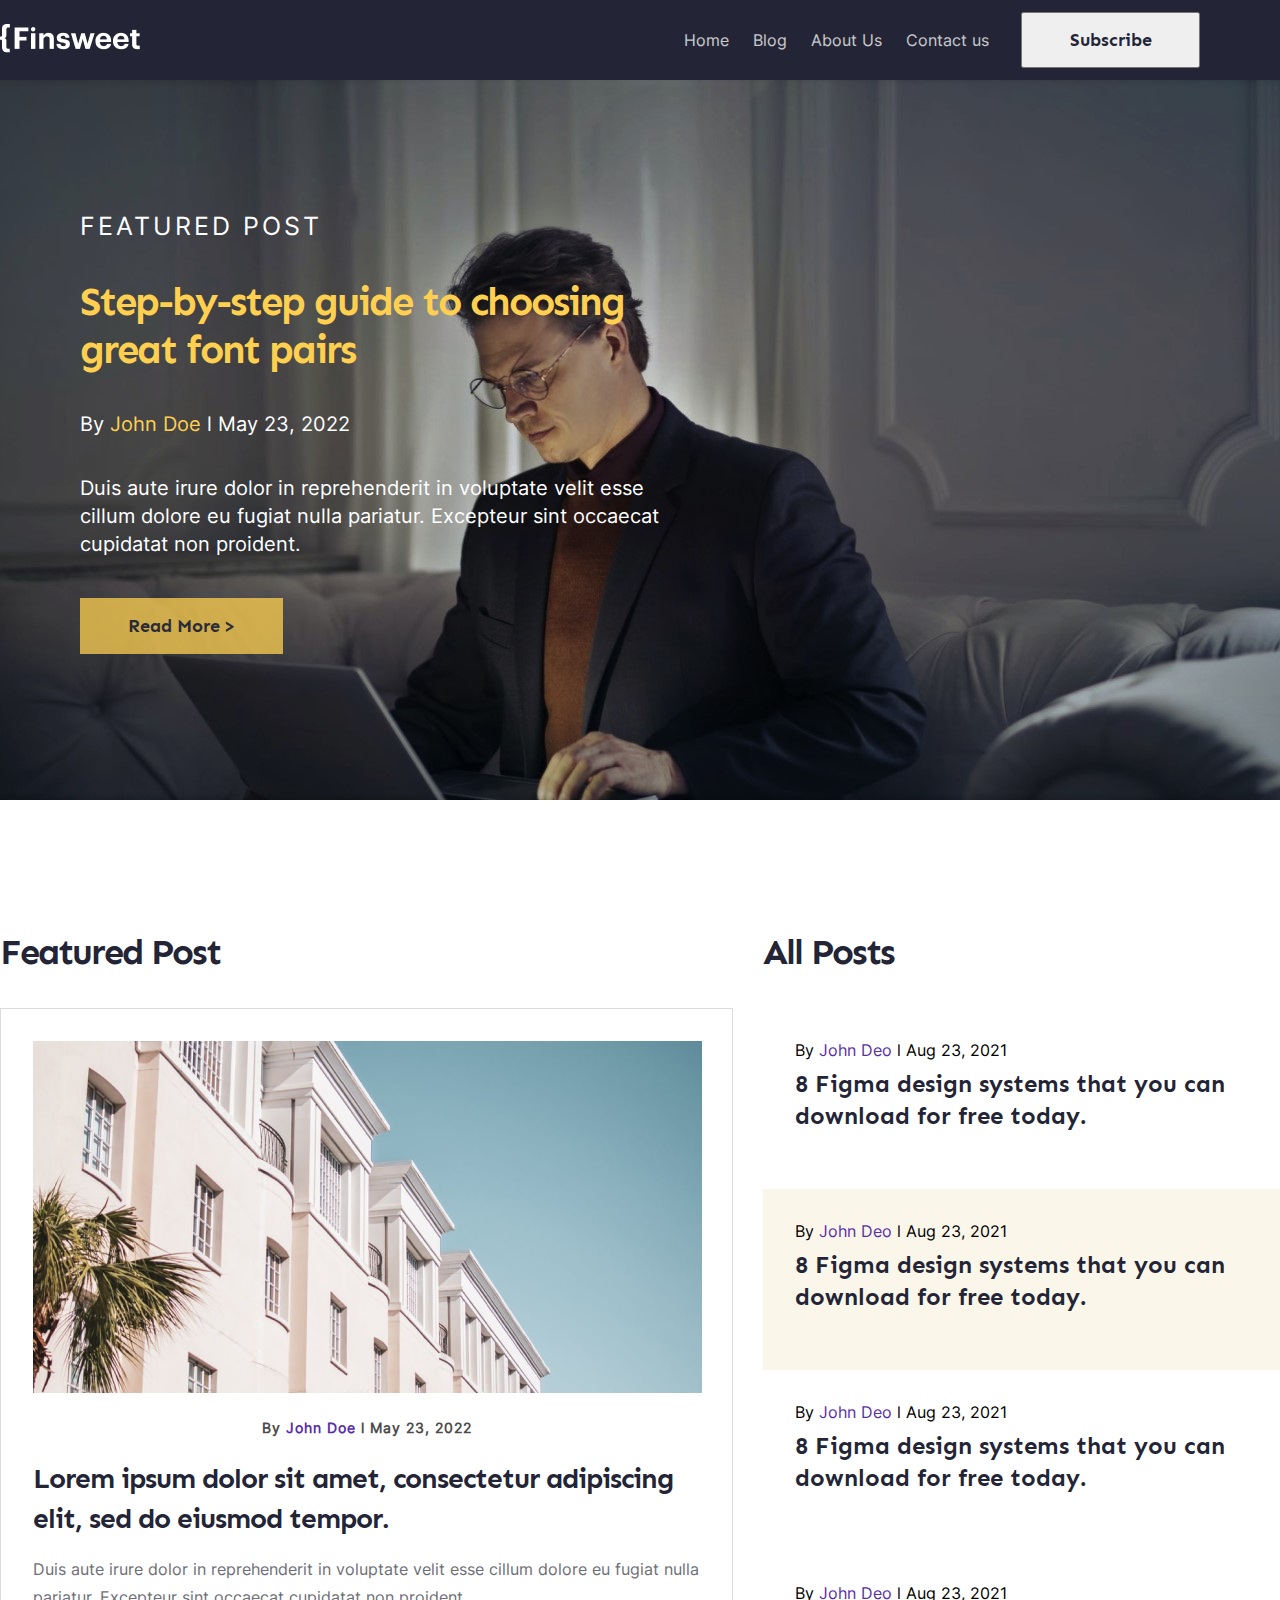
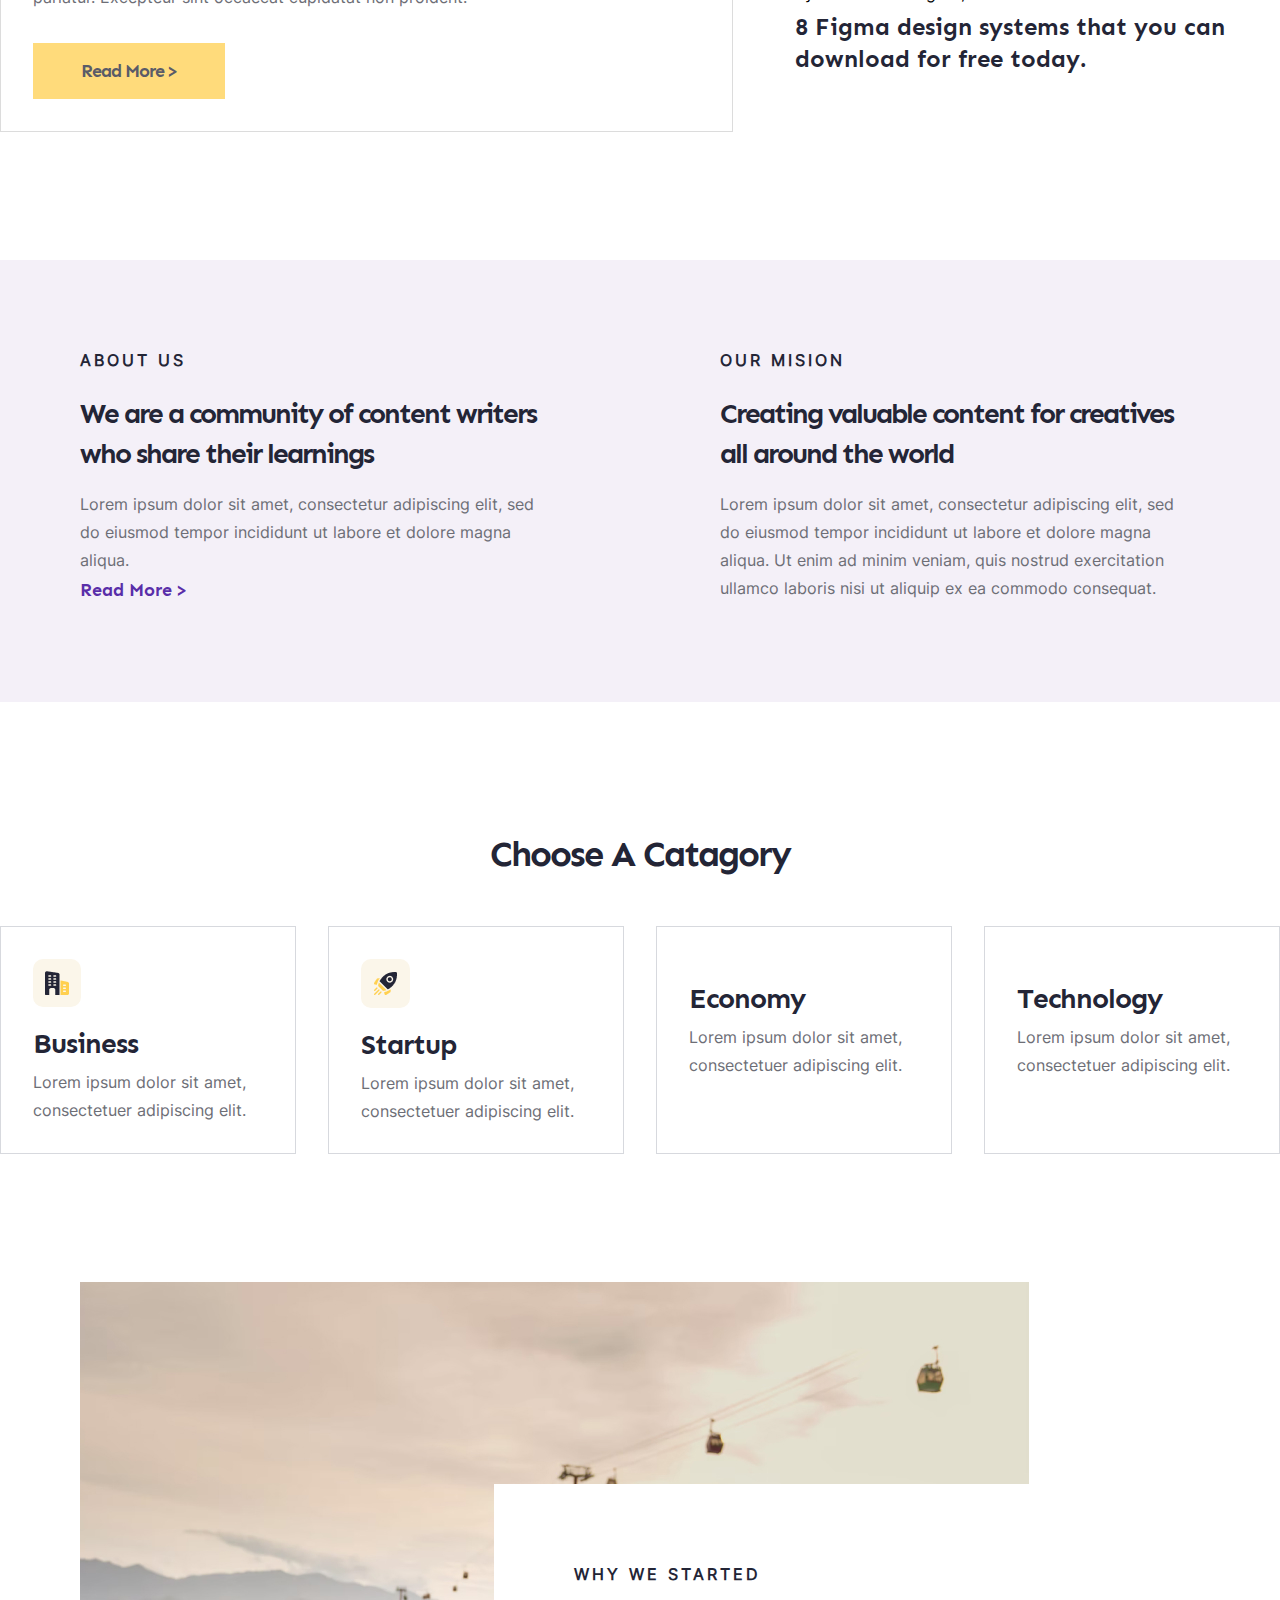
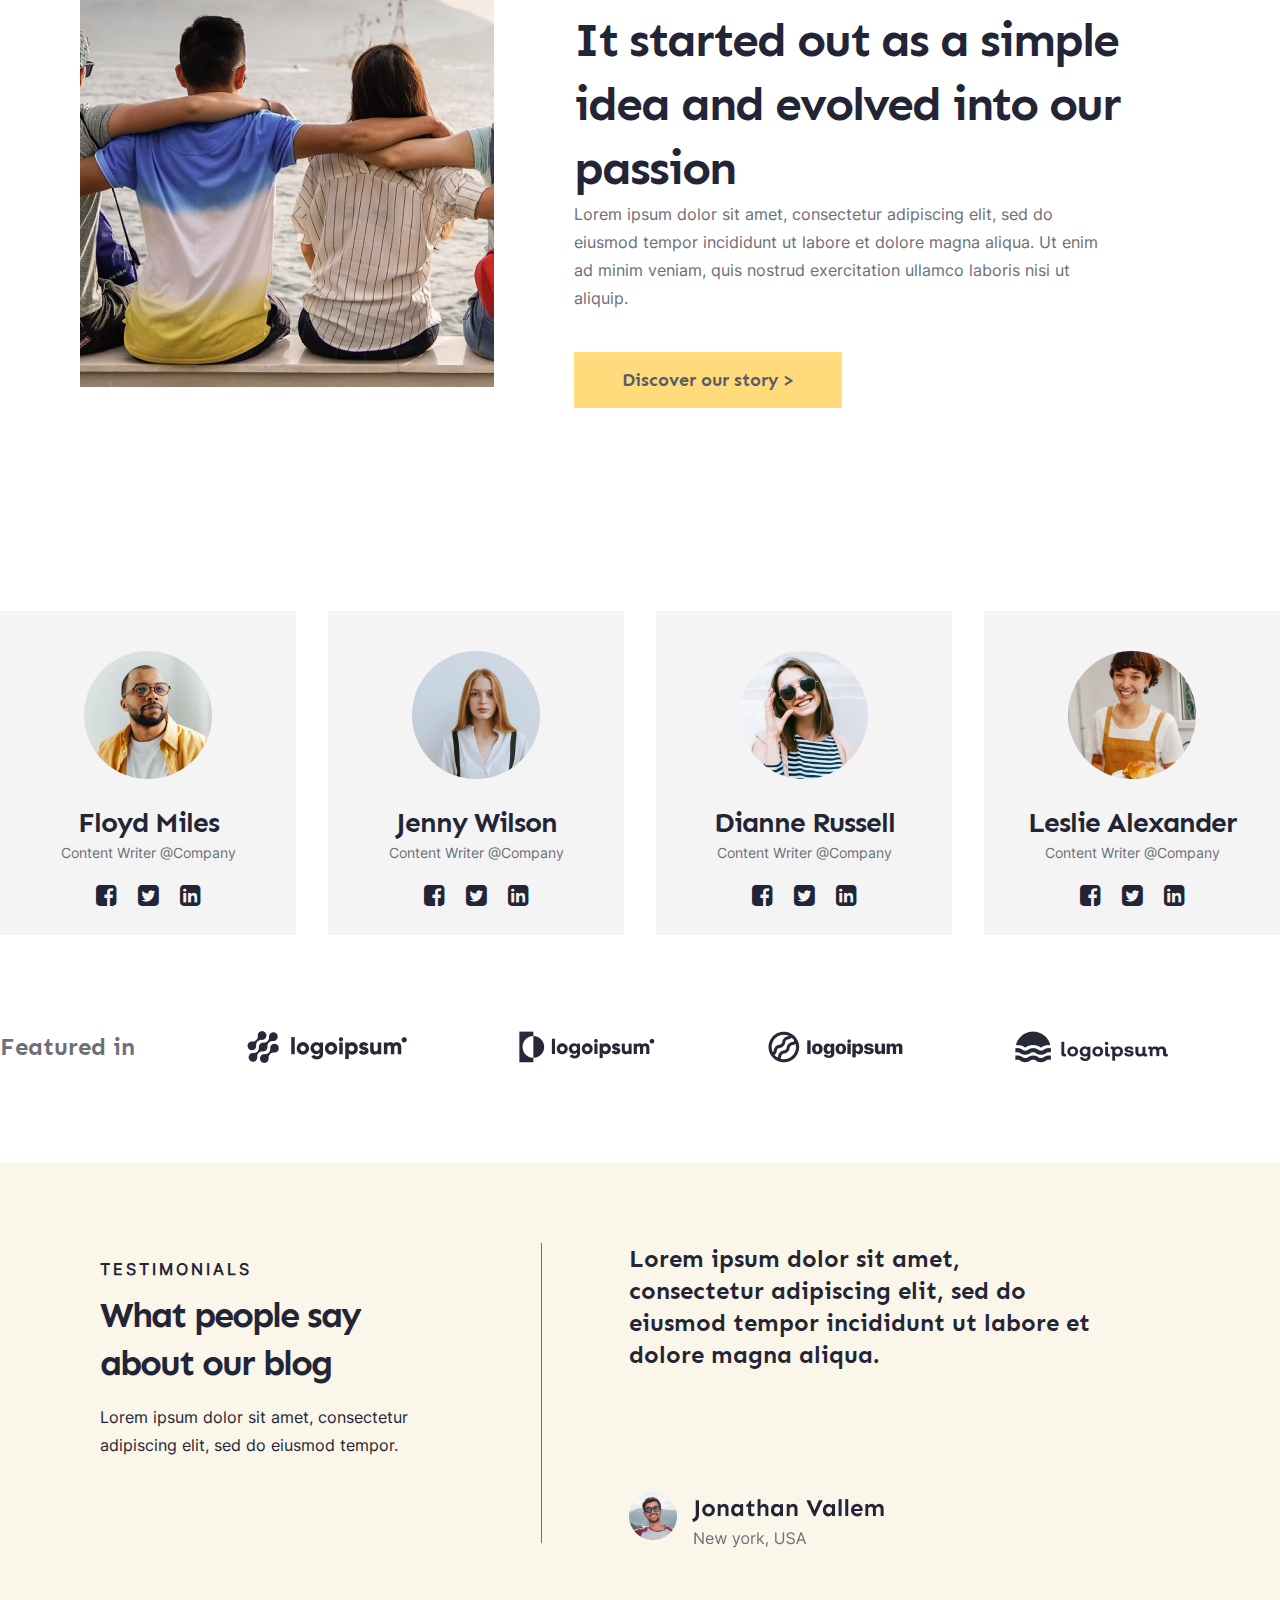
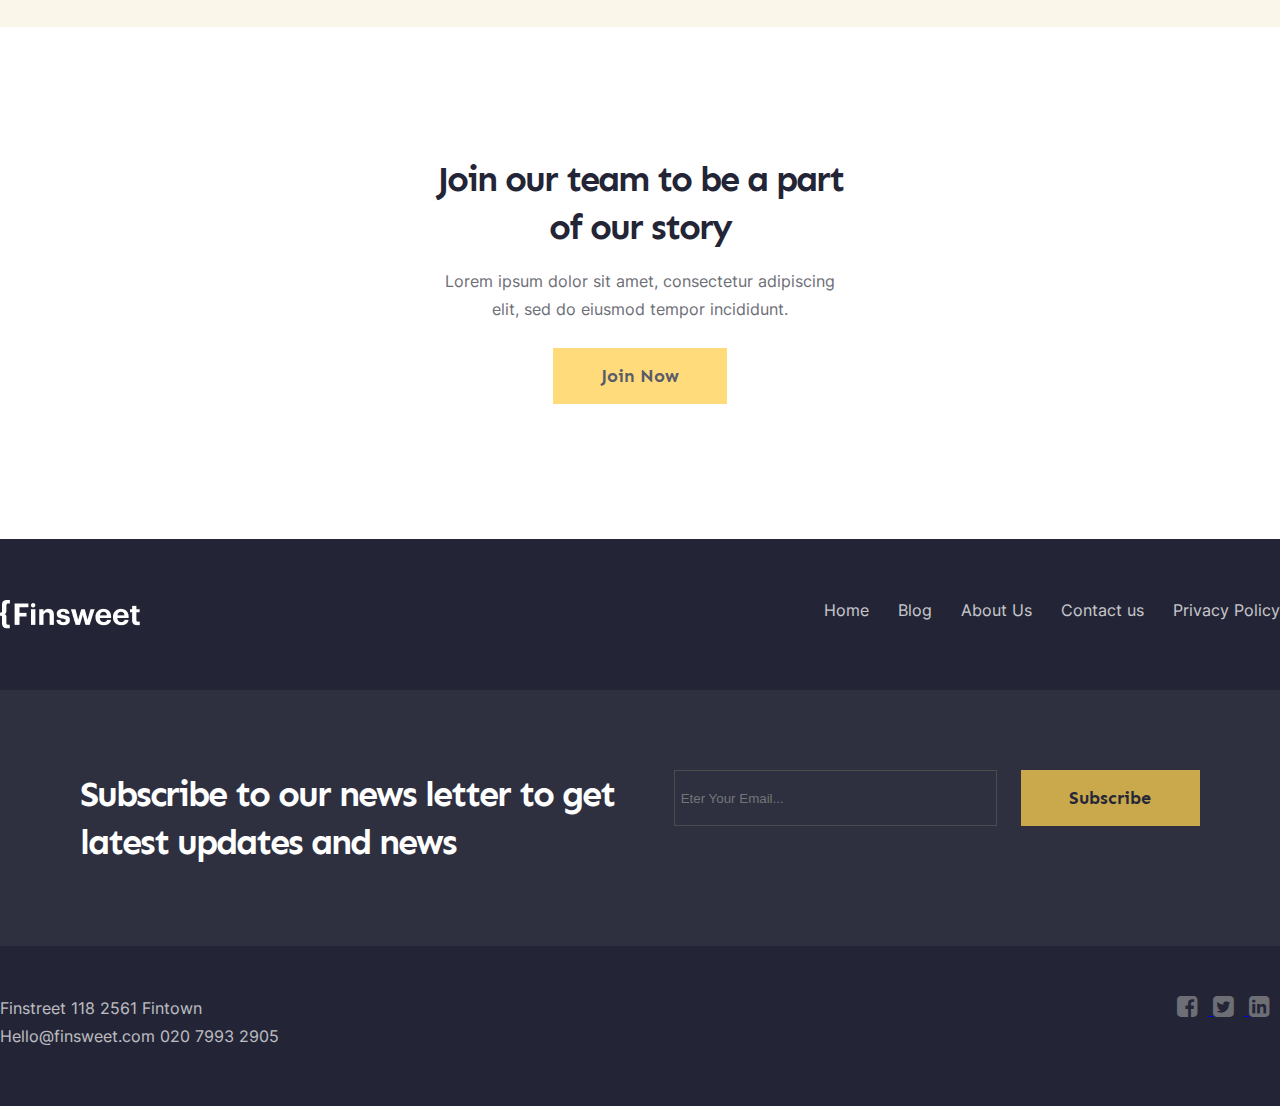
==== figma/index.html @ 12ad1223 "Add files via upload" ====
<!DOCTYPE html>
<html lang="en">
<head>
    <meta charset="UTF-8">
    <meta http-equiv="X-UA-Compatible" content="IE=edge">
    <meta name="viewport" content="width=device-width, initial-scale=1.0">
    <link rel="stylesheet" href="css/style.css">
    <link rel="stylesheet" href="https://cdnjs.cloudflare.com/ajax/libs/font-awesome/4.7.0/css/font-awesome.min.css">
    <title>Finsweet</title>
</head>
<body>
   <header class="header">
        <div class="container">
            <div class="header_inner">
            
                <div class="header_logo">
                  <img src="./img/logo/Logo.png" alt="">
                </div>

                <nav class="nav">
                    <a href="#" class="nav_link">Home</a>
                    <a href="#" class="nav_link">Blog</a>
                    <a href="#" class="nav_link">About Us</a>
                    <a href="#" class="nav_link">Contact us</a>
                   
                    <button class="nav_button">
                      <span class = "subscribe">Subscribe</span>
                    </button>  
               
                </nav>
            </div>    
        </div>     <!-- ./container --> 
        
   </header>     <!--header -->




  <div class="home_hero">
    <div class="container" >
       
        
         <div class="home_inner">
            <h5 class="home_post">Featured Post</h5>

            <h2 class="home_title">
                Step-by-step guide to choosing great font pairs
            </h2>

            <p class="home_author">
                 By <span class="author">John Doe</span>  l   May 23, 2022
            <p>
         
            <p class="home_text">
                    Duis aute irure dolor in reprehenderit in voluptate velit esse cillum dolore eu fugiat nulla pariatur. Excepteur sint occaecat cupidatat non proident.
            </p>
         
              <a href="#" class="btn">Read More ></a>

        </div>
   
      </div>     <!--./container --> 
 </div>       <!--./home_hero -->


   <div class="container">
    <div class="feature_post">
        <div class="features_item">
            <h1 class="features_title">Featured Post</h1>

          <div class="feature_box">
             <img src="./img/features.jpg" alt="">
             <p class="by">By <span>John Doe</span> l   May 23, 2022</p>
            <div class="features_text">Lorem ipsum dolor sit amet, consectetur adipiscing elit, sed do eiusmod tempor.
         
               <p class="features_content">
                 Duis aute irure dolor in reprehenderit in voluptate velit esse cillum dolore eu fugiat nulla pariatur. Excepteur sint occaecat cupidatat non proident.
               </p>
               <a href="#" class="btn btn--features">Read More ></a> 
            </div>

        
          </div>

        
        </div>

    <div class="feature_post-second">
       <div class="title">All Posts</div>
        <div class="block">
              <div class="author_second">
                  By <span>John Deo</span> l Aug 23, 2021 
              </div>
              <div class="block_content">
                  8 Figma design systems that you can download for free today.
              </div>

        </div>

        <div class="block block--color" >
              <div class="author_second">
                By <span>John Deo</span> l Aug 23, 2021 
              </div>
          <div class="block_content">
           8 Figma design systems that you can download for free today.
          </div>

        </div>

        <div class="block">
            <div class="author_second">
              By <span>John Deo</span> l Aug 23, 2021 
            </div>

            <div class="block_content">
               8 Figma design systems that you can download for free today.
            </div>

        </div>

      <div class="block">
          <div class="author_second">
              By <span>John Deo</span> l Aug 23, 2021 
          </div>

          <div class="block_content">
              8 Figma design systems that you can download for free today.
          </div>

      </div>

            

    </div>
       
      </div>   <!-- ./feature_post -->
       
     
      </div>   <!-- ./container -->
   

    
    <div class="container">
      
      <div class="about_us">
         
          <div class="about_content">
           
            <div class="about_us-titles">
              ABOUT US 
            </div>
            
            <div class="about_us-text ">
              We are a community of content writers who share their learnings
            </div>

            <p class="about_inner-text">
              Lorem ipsum dolor sit amet, consectetur adipiscing elit,
               sed do eiusmod tempor incididunt ut labore et dolore magna aliqua.
            </p>

            <a href="#" class="about-us-link">Read More ></a>
            
            

          </div>
          
          
          
          
          
          <div class="about_content">
              <div class="about_us-titles">
                Our mision
              </div>
             
              <div class="about_us-text " >
                 Creating valuable content for creatives all around the world
              </div>
             
              <p class="about_inner-text">
                  Lorem ipsum dolor sit amet, consectetur adipiscing elit, sed do eiusmod tempor incididunt ut labore et dolore magna aliqua. 
                 Ut enim ad minim veniam, quis nostrud exercitation ullamco laboris nisi ut aliquip ex ea commodo consequat.
               </p>
          
          </div>
         
      </div>   <!-- ./ about-us --> 
     
    </div>   <!-- ./container -->





   <div class="category">
          
         <div class="category_first-title">
          Choose A Catagory
         </div>
             
      <div class="container">
        
        <div class="category_inner">
          <div class="category_item">
             
                <div class="category_icon">
                  <img class="icon_img" src="./img/category_icon/Icon.png" alt="">
                </div>
                <div class="category_title">Business</div>
                <div class="category_text">Lorem ipsum dolor sit amet, consectetuer adipiscing elit.</div>
           </div>




            <div class="category_item">
             
              <div class="category_icon">
               <img class="icon_img icon_img-roc" src="./img/category_icon/Icon 2.png" alt="">
              </div>
              <div class="category_title">Startup</div>
              <div class="category_text">Lorem ipsum dolor sit amet, consectetuer adipiscing elit.</div>
            </div>



            <div class="category_item">
             
              <div class="category_icon">
                <img class="icon_img" src="./img/category_icon/Icon 3.png" alt="">
             </div>
              <div class="category_title">Economy</div>
              <div class="category_text">Lorem ipsum dolor sit amet, consectetuer adipiscing elit.</div>
     
     
     
            </div>

              <div class="category_item">
             
                <div class="category_icon">
                <img class="icon_img" src="./img/category_icon/Icon 4.png" alt="">
                </div>
                <div class="category_title">Technology</div>
                <div class="category_text">Lorem ipsum dolor sit amet, consectetuer adipiscing elit.</div>
              </div>



        </div>

      
      
      </div>    <!-- ./container -->
    </div>     <!-- ./category -->
    


       <div class = "story">
            <div class="story_img">
                <img src="./img/bg/2.jpg" alt="">
            </div>

            <div class="story_inner">
               <div class="story_title">Why we started </div>

                <div class="story_title-text">
                  It started out as a simple idea and evolved into our passion
                </div>

              <div class="story_text">
                 Lorem ipsum dolor sit amet, consectetur adipiscing elit, sed do eiusmod tempor incididunt ut labore et dolore magna aliqua. Ut enim ad minim veniam,
                 quis nostrud exercitation ullamco laboris nisi ut aliquip.
              </div>

              <div class="btn">
                 Discover our story >
              </div>
          
            </div>      

        </div>       <!-- ./story -->
 


      <div class="authors">
      

        <div class="container">

          <div class="authors_inner">



            <div class="auhors_items">
                  <div class="author_avatar">
                    <img class="author_img" src="./img/authors avatars/man-in-yellow-button-up-shirt-wearing-black-framed-eyeglasses-7562313.png" alt="">
                  </div>
              <div class="author_name">
                 Floyd Miles
              </div>
              <div class="author_prof">
                 Content Writer @Company
              </div>

              <div class="authors_social">
                  <a class="authors_social_icon" href="#">
                    <i class="fa fa-facebook-square" style="font-size:24px"></i>
                    <i class="fa fa-twitter-square" style="font-size:24px"></i>
                    <i class="fa fa-linkedin-square" style="font-size:24px"></i>
                  </a>
              </div>

            </div>





             <div class="auhors_items">
              <div class="author_avatar">
                   <img class="author_img" src="./img/authors avatars/3.png" alt="">
              </div>
              <div class="author_name">
                 Jenny Wilson
              </div>
              <div class="author_prof">
                  Content Writer @Company
              </div>

              <div class="authors_social">
                 <a class="authors_social_icon" href="#">
                   <i class="fa fa-facebook-square" style="font-size:24px"></i>
                   <i class="fa fa-twitter-square" style="font-size:24px"></i>
                   <i class="fa fa-linkedin-square" style="font-size:24px"></i>
                 </a>
              </div>

            </div>




            <div class="auhors_items">
              <div class="author_avatar">
                   <img class="author_img" src="./img/authors avatars/2.png" alt="">
              </div>
              <div class="author_name">
                 Dianne Russell
              </div>
              <div class="author_prof">
                  Content Writer @Company
              </div>

             <div class="authors_social">
                 <a class="authors_social_icon" href="#">
                   <i class="fa fa-facebook-square" style="font-size:24px"></i>
                   <i class="fa fa-twitter-square" style="font-size:24px"></i>
                   <i class="fa fa-linkedin-square" style="font-size:24px"></i>
                 </a>
             </div>

            </div>


            <div class="auhors_items">
               <div class="author_avatar">
                 <img class="author_img" src="./img/authors avatars/4.png" alt="">
               </div>
              <div class="author_name">
                 Leslie Alexander
             </div>
             <div class="author_prof">
               Content Writer @Company
             </div>

             <div class="authors_social">
                 <a class="authors_social_icon" href="#">
                   <i class="fa fa-facebook-square" style="font-size:24px"></i>
                   <i class="fa fa-twitter-square" style="font-size:24px"></i>
                   <i class="fa fa-linkedin-square" style="font-size:24px"></i>
                 </a>
             </div>

            </div>







          </div>      <!-- ./authors_inner -->
        </div>     <!--./container -->
        </div>    <!-- ./authors  --> 
        



    <div class="logo">
      <div class="container">
        <div class="logo_inner">
          
           <div class="logo_content">
             
              <p class="txt">Featured in</p>
            </div>

           
        

           <div class="logo_content">
            <img src="./img/marka-logo/Logo 1.png" alt="">
          </div>

          <div class="logo_content">
            <img src="./img/marka-logo/Logo 2.png" alt="">
          </div>

          <div class="logo_content">
            <img src="./img/marka-logo/Logo 3.png" alt="">
          </div>

          <div class="logo_content">
            <img src="./img/marka-logo/Logo 4.png" alt="">
          </div>

          <div class="logo_content">
           
          </div>

        </div>
      </div>     <!-- ./container -->
    </div>      <!-- ./logo -->
    

    <div class="reviews">
       <div class="container">
          <div class="reviews_inner">
              <div class="reviews_box">
                
                <div class="reviews_title">
                  TESTIMONIALS
                 </div>
                  
               <div class="reviews_subtitle">
                What people say about our blog
               </div>

               <div class="reviews_text">
                Lorem ipsum dolor sit amet, consectetur adipiscing elit, sed do eiusmod tempor.
               </div>
               
               
              </div>
             
              <div class="verticalline"></div>  
              
               
             <div class="reviews_righr_box">
             <div class="reviews_right_text">
              Lorem ipsum dolor sit amet, consectetur adipiscing elit, sed do eiusmod tempor incididunt ut labore et dolore magna aliqua.
             </div>
             
             <div class="reviews_author">
              <img  src="./img/Profile.png" alt="">
             </div>
             

              
              </div>
          
             
          
            </div>
       </div>    <!-- ./container -->
    </div>  <!-- ./reviews -->
  


    

    <div class="join">
        <div class="join_block">

          <div class="join_inner">
            <div class="join_title">Join our team to be a part of our story</div>
            <div class="join_text">Lorem ipsum dolor sit amet, consectetur adipiscing elit, sed do eiusmod tempor incididunt.</div>
            
             <a href="#" class="btn join--btn" >Join Now</a>
          </div>

        </div>       <!-- ./join_block -->
    </div>         <!-- ./join -->



  <footer class="footer">
    <div class="container">
      <div class="footer_inner">
        <div class="footer_logo">
          <img src="./img/logo/Logo.png" alt="">
        </div>

        
          <nav class="footer_nav">
            <a href="#" class="nav_link">Home</a>
            <a href="#" class="nav_link">Blog</a>
            <a href="#" class="nav_link">About Us</a>
            <a href="#" class="nav_link">Contact us</a>
            <a href="#" class="nav_link">Privacy Policy</a>
          </nav>

      </div>

      <div class="footer_content">
          <div class="footer_title">
            Subscribe to our news letter to get latest updates and news
          </div>

          <form class=" footer_subscribe" action="/">
             <input class="subscribe_input" type="email" name="name" placeholder=" Eter Your Email..."> 
             <a class="btn subscribe_btn" href="#">Subscribe</a>
          </form>

      </div>
        

        
      
      <div class="footer_date"> 
          
        <p class="date"> Finstreet 118 2561 Fintown <br>Hello@finsweet.com  020 7993 2905</p> 
        <a href="#">
          <i class="fa fa-facebook-square footer_link" style="font-size:24px"></i>
          <i class="fa fa-twitter-square footer_link" style="font-size:24px"></i>
          <i class="fa fa-linkedin-square footer_link" style="font-size:24px"></i>
          
        </a>  
      </div>

      

         
      
        
    </div>        <!-- ./container-->
 
  </footer>      <!-- ./footer -->
          

</body>

</html>
---- figma/css/style.css ----
/* sen-regular - latin */
@font-face {
    font-family: 'Sen';
    font-style: normal;
    font-weight: 400;
    src: url('../fonts/sen-v7-latin-regular.eot'); /* IE9 Compat Modes */
    src: local(''),
         url('../fonts/sen-v7-latin-regular.eot?#iefix') format('embedded-opentype'), /* IE6-IE8 */
         url('../fonts/sen-v7-latin-regular.woff2') format('woff2'), /* Super Modern Browsers */
         url('../fonts/sen-v7-latin-regular.woff') format('woff'), /* Modern Browsers */
         url('../fonts/sen-v7-latin-regular.ttf') format('truetype'), /* Safari, Android, iOS */
         url('../fonts/sen-v7-latin-regular.svg#Sen') format('svg'); /* Legacy iOS */
  }
  /* sen-700 - latin */
  @font-face {
    font-family: 'Sen';
    font-style: normal;
    font-weight: 700;
    src: url('../fonts/sen-v7-latin-700.eot'); /* IE9 Compat Modes */
    src: local(''),
         url('../fonts/sen-v7-latin-700.eot?#iefix') format('embedded-opentype'), /* IE6-IE8 */
         url('../fonts/sen-v7-latin-700.woff2') format('woff2'), /* Super Modern Browsers */
         url('../fonts/sen-v7-latin-700.woff') format('woff'), /* Modern Browsers */
         url('../fonts/sen-v7-latin-700.ttf') format('truetype'), /* Safari, Android, iOS */
         url('../fonts/sen-v7-latin-700.svg#Sen') format('svg'); /* Legacy iOS */
  }






/* inter-regular - latin */
@font-face {
    font-family: 'Inter';
    font-style: normal;
    font-weight: 400;
    src: url('../fonts/inter-v12-latin-regular.eot'); /* IE9 Compat Modes */
    src: local(''),
         url('../fonts/inter-v12-latin-regular.eot?#iefix') format('embedded-opentype'), /* IE6-IE8 */
         url('../fonts/inter-v12-latin-regular.woff2') format('woff2'), /* Super Modern Browsers */
         url('../fonts/inter-v12-latin-regular.woff') format('woff'), /* Modern Browsers */
         url('../fonts/inter-v12-latin-regular.ttf') format('truetype'), /* Safari, Android, iOS */
         url('../fonts/inter-v12-latin-regular.svg#Inter') format('svg'); /* Legacy iOS */
  }


  h1,
  h2,
  h3,
  h4,
  p,
  figure
         {
    margin: 0;
  }


body{
    margin: 0;
    font-family: 'inter';
}



*,
*::before,
*::after {
    box-sizing: border-box;
}


/* container */

.container{
    width: 100%;
    max-width: 1280px;
    margin: 0 auto;
}



/* header */

.header{
    padding: 12px 0 ;
    background-color: #232536
}

.header_inner{
    display: flex;
    justify-content: space-between;
    align-items: center;
}

/* nav */


.nav{
    display: flex;
    flex-wrap: wrap;
    align-items: center;
}

.nav_link{
    margin-left: 24px;
    font-family: 'inter';
    color: #fff;
    text-decoration: none;
    opacity: .75;
    
    transition:opacity 0.1s linear;
    
} 

.nav_link:first-child{
    margin-left: 0;
}

.nav_link:hover{
    opacity: 1;
}

  
       /* nav button  */
   
.nav_button{
    justify-content: center;
    align-items: center;
    
    margin-right: 80px;
    margin-left: 32px;
    width:179px ;
    height: 56px;
    left: 1181px;
    top: 12px;
    
     
}



.subscribe{
    font-size:18px ;
    font-weight:700 ;
    font-family:'sen';
    color: #232536;
    justify-content: center;
     
}

 


  /* home */

.home_hero{

display: flex;
flex-direction: column;
height: 720px;
background: url(../img/bg/1.jpg) no-repeat center;
}

.home_post{
    
    letter-spacing: 3px;
    font-size:25px;
    font-family:'inter';
    font-weight: 500;
    line-height:20px ;
    text-transform: uppercase;
    color: #fff;
}

.home_inner{
    
    
    position: absolute;
    width: 624px;
    height: 332px;
    left: 80px;
    top: 174px;
    
}
.home_title{

font-family: 'Sen';
font-style: normal;
font-weight: 700;
font-size: 40px;
line-height: 48px;
color: rgba(255, 208, 80, 1);
letter-spacing: -2px;

}

.home_author{
    margin-top: 40px;
    font-family: 'Inter';
    font-style: normal;
    font-weight: 500;
    font-size: 20px;
    line-height: 20px;
    color: #fff;
}
.author{
    color:rgba(255, 208, 80, 1)
}

.home_text{
font-family: 'Inter';
font-style: normal;
font-weight: 400;
font-size: 20px;
line-height: 28px;
color: #fff;
margin-top: 40px;
}


/* button */

.btn{
display: inline-block;
vertical-align: top;
background-color: rgba(255, 208, 80, 1);
text-decoration: none;
margin-top: 40px;
padding: 16px 48px ;
font-family: 'Sen';
font-style: normal;
font-weight: 700;
font-size: 18px;
line-height: 24px;
color:rgba(35, 37, 54, 1);
opacity: 0.75;
transition: .2s linear;
}



.btn:hover{
    opacity: 1;
}




/* feature */

.feature_post{
    display: flex;
    margin: 128px 0;
    
}

.features_item{
    width: 50%;

}



.features_title{
font-family: 'Sen';
font-style: normal;
font-weight: 700;
font-size: 36px;
line-height: 48px;
letter-spacing: -2px;
color:#232536;
}

.features_text{

font-family: 'Sen';
font-style: normal;
font-weight: 700;
font-size: 28px;
line-height: 40px;
 

letter-spacing: -1px;

 

color: #232536;
}

.feature_box{
padding: 32px;
width: 733px;
position: absolute;
border: 1px solid #DCDCDC;
margin-top: 32px;
    

    
    
}

.by{
text-align: center;
font-family: 'Inter';
font-style: normal;
font-weight: 600;
font-size: 14px;
line-height: 30px;
color: #4C4C4C;
letter-spacing: 1px;
margin: 16px 32px;
cursor: pointer;

}

span{
    color: rgba(89, 46, 169, 1);
}

.features_content{
font-family: 'Inter';
font-style: normal;
font-weight: 400;
font-size: 16px;
line-height: 28px;
color: #6D6E76;
letter-spacing: normal;
margin-top: 16px;
}

.btn--features {
    margin-top: 32px;
}



.feature_post-second{

width: 517px;
height: 804px;
left: 845px;
top: 928px;
margin-left: 132px;
}


.title{
font-family: 'Sen';
font-style: normal;
font-weight: 700;
font-size: 36px;
line-height: 48px;
letter-spacing: -2px;
color:#232536;
margin-bottom: 32px;

}


.block{
     
    width: 517px;
    height: 181px;
    right: -439px;
    top: 1008px;
    padding: 32px;
    
}


.block_content{
font-family: 'Sen';
font-style: normal;
font-weight: 700;
font-size: 24px;
line-height: 32px;
margin-top: 8px;
 


color: #232536;

}

.block--color{
    background-color: #FBF6EA;;
}

 /* about_us */

.about_us{
display: flex;
flex-wrap: wrap;
background: #F4F0F8;

}

.about_content{

width:50%;
padding: 90px 100px 96px 80px 
}

.about_us-titles{
font-family: 'Inter';
 
font-weight: 600;
font-size: 16px;
line-height: 20px;
letter-spacing: 3px;
text-transform: uppercase;
color: #232536;
margin-bottom: 24px;
}

.about_us-text{


font-family: 'Sen';
font-weight: 700;
font-size: 28px;
line-height: 40px;
letter-spacing: -2px;
color: #232536;

}

.about_inner-text{
font-family: 'Inter';
font-weight: 400;
font-size: 16px;
line-height: 28px;
color: #6D6E76;
margin-top: 16px;
}


.about-us-link{
font-family: 'Sen';
font-weight: 700;
font-size: 18px;
line-height: 32px;
text-decoration:none;
color: rgba(89, 46, 169, 1);
 
}



/* category */




.category{
    margin-top: 128px;
}


.category_first-title{

font-family: 'Sen';
font-style: normal;
font-weight: 700;
font-size: 36px;
line-height: 48px;
letter-spacing: -2px;
color: #232536;
text-align: center;
margin-bottom: 48px;

}

.category_inner{
    display: flex;
    flex-wrap: wrap;
    justify-content: space-between;
}

.category_item{
    width:296px;
    height:228px;
    border: 1px solid #9094a35b;
    padding: 32px;
}

.category_item:hover{
    background: #FFD050;
    transition: 0.2s linear;
    cursor: pointer;
}

.icon_img{
    background: #FBF6EA;
    border-radius: 10px;
    margin-bottom: 13px;
}

.icon_img-roc{
   padding: 13px;
    
}


.category_title{
font-family: 'Sen';
font-weight: 700;
font-size: 28px;
line-height: 40px;
letter-spacing: -1px;
color: #232536;
margin-bottom: 4px;

}

.category_text{
    font-family: 'Inter';
    
    font-weight: 400;
    font-size: 16px;
    line-height: 28px;
    color: #6D6E76;
}





/* story */


.story{
    margin-top: 128px;
}



.story_img{
width: 949px;
height:705px;
margin-left: 80px;
}

.story_inner{
position: absolute;
width: 706px;
height: 584px;
right: 80px;
top: 3084px;
background: #FFFFFF;
padding: 80px;
}

.story_title{
font-family: 'Inter';
font-weight: 600;
font-size: 16px;
line-height: 20px;
letter-spacing: 3px;
text-transform: uppercase;
color: #232536;

}


.story_title-text{
font-family: 'Sen';
font-weight: 700;
font-size: 48px;
line-height: 64px;
letter-spacing: -2px;
color: #232536;
margin-top: 24px;

}


.story_text{
font-family: 'Inter';
font-weight: 400;
font-size: 16px;
line-height: 28px;
color: #6D6E76;

}


/* authors */

.authors_inner{
    display: flex;
    flex-wrap: wrap;
    justify-content: space-between;
    margin-top: 224px;
     
}


.auhors_items{
    width:296px;
    height:324px;
    background: #F4F4F4;
    text-align: center;
}


.author_img{
  margin-top: 40px;
}

.author_name{
font-family: 'Sen';
font-weight: 700;
font-size: 28px;
line-height: 40px;
letter-spacing: -1px;
color: #232536;
margin-top: 20px;

}


.author_prof{
font-family: 'Inter';
 font-weight: 400;
font-size: 14px;
line-height: 20px;
text-align: center;
color: #6D6E76;

}

.authors_social{
    margin-top: 20px;
    
    
    
}


.authors_social_icon{
    text-decoration: none;
    color: #232536;
}
  
  .fa-facebook-square{
    margin-right: 16px;
    
  }

  .fa-twitter-square{
    margin-right: 16px;
  }



 .logo{
    margin-top: 96px;
    
 }

.logo_inner{
    display: flex;
    flex-wrap: wrap;
    justify-content: space-between;
    
}




 /* reviews */
 

.txt{
font-family: 'Sen';
font-weight: 700;
font-size: 24px;
line-height: 32px;
top: 10px;
color:  #6D6E76;
}

 

.reviews{
margin-top: 96px;

}

.reviews_inner{
    
    display: flex;
     background:#FBF6EA;
    height: 464px;
}

.reviews_box{
    width: 349px;
    height: 200px;
    margin-top: 96px;
    margin-left: 100px;


}




.reviews_title{
font-family: 'Inter';
font-style: normal;
font-weight: 600;
font-size: 16px;
line-height: 20px;
letter-spacing: 3px;
text-transform: uppercase;
color: #232536;

}


.reviews_subtitle{
font-family: 'Sen';
font-weight: 700;
font-size: 36px;
line-height: 48px;
letter-spacing: -2px;
color: #232536;
margin-top: 12px;
}   



.reviews_text{
font-family: 'Inter';
font-weight: 400;
font-size: 16px;
line-height: 28px;
color: #232536;
margin-top: 16px;

}

.verticalline{ 
    border-left: 1px solid #6d6e76 ;
    height: 300px;
    position: absolute;
    margin: 80px 739px 74px 541px;

}


.reviews_righr_box{
     
    width:469px;
    height:128px;
    margin: 80px 174px 256px 180px;
    justify-content: space-between;
}   

.reviews_right_text{
font-family: 'Sen';
font-weight: 700;
font-size: 24px;
line-height: 32px;
color: #232536;

}

.reviews_author{
    margin-top: 121px;
}


/* join */

.join{
    margin-top: 128px;
    display: flex;
    justify-content: center;
}



.join_block{
    width: 414px;
    height:256px;
     
    
}

.join_inner{
    display: flex;
    flex-direction: column;
     
}


.join_title{
font-family: 'Sen';
font-weight: 700;
font-size: 36px;
line-height: 48px;
text-align: center;
letter-spacing: -2px;
color: #232536;

}


.join_text{
font-family: 'Inter';
font-weight: 400;
font-size: 16px;
line-height: 28px;
text-align: center;
color: #6D6E76;
margin-top: 16px;

}

.join--btn{
    width:174px;
    height: 56px;
    margin-right: 120px;
    margin-left: 120px;
    margin-top: 25px;
    cursor: pointer;
     
}

/* footer */

.footer{
    background-color: #232536;
    margin-top: 128px;
}

.footer_inner{
    display: flex;
    justify-content: space-between;
    padding-top: 61px;
}

.footer_content{
    padding: 80px;
    background-color: #2e3040;
    margin-top: 57px;
    display: flex;
}

 
.footer_title{
font-family: 'Sen';
font-weight: 700;
font-size: 36px;
line-height: 48px;
letter-spacing: -2px;
color: #FFFFFF;
}


.footer_subscribe{
    display: flex;
}



.subscribe_input{
    width: 323px;
    height: 56px;
    background-color: #2e3040;
    border: 1px solid #4C4C4C;
     
}


.subscribe_btn{
    margin-top: 0;
    width: 179px;
    height: 56px;
    margin-left: 24px;
}



.date{
font-family: 'Inter';
font-weight: 400;
font-size: 16px;
line-height: 28px;
color: #FFFFFF;
opacity: 0.7;
}

.footer_date{
 padding-top: 48px;
 padding-bottom: 56px;
 display: flex;
 justify-content: space-between;
}

.footer_link{
   color:  #6D6E76;
   margin-right: 10px;
}



/* .///// */
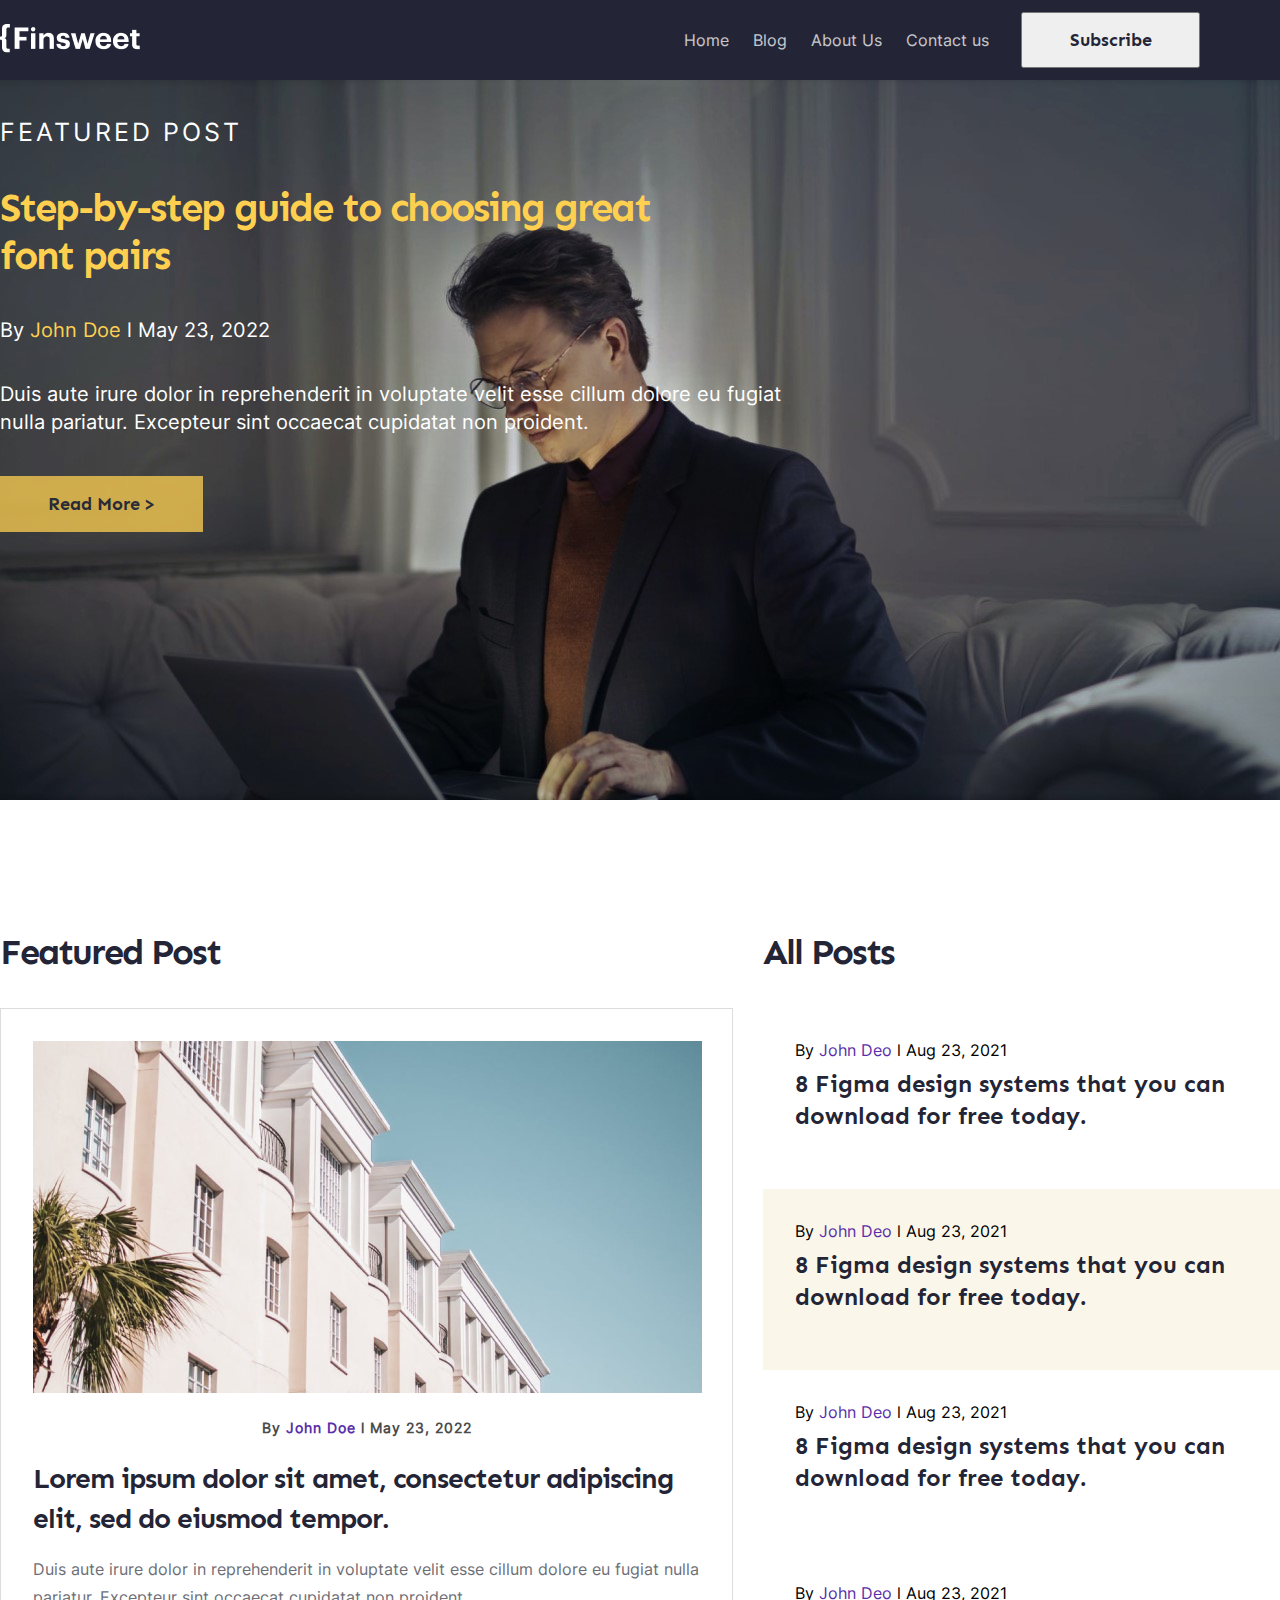
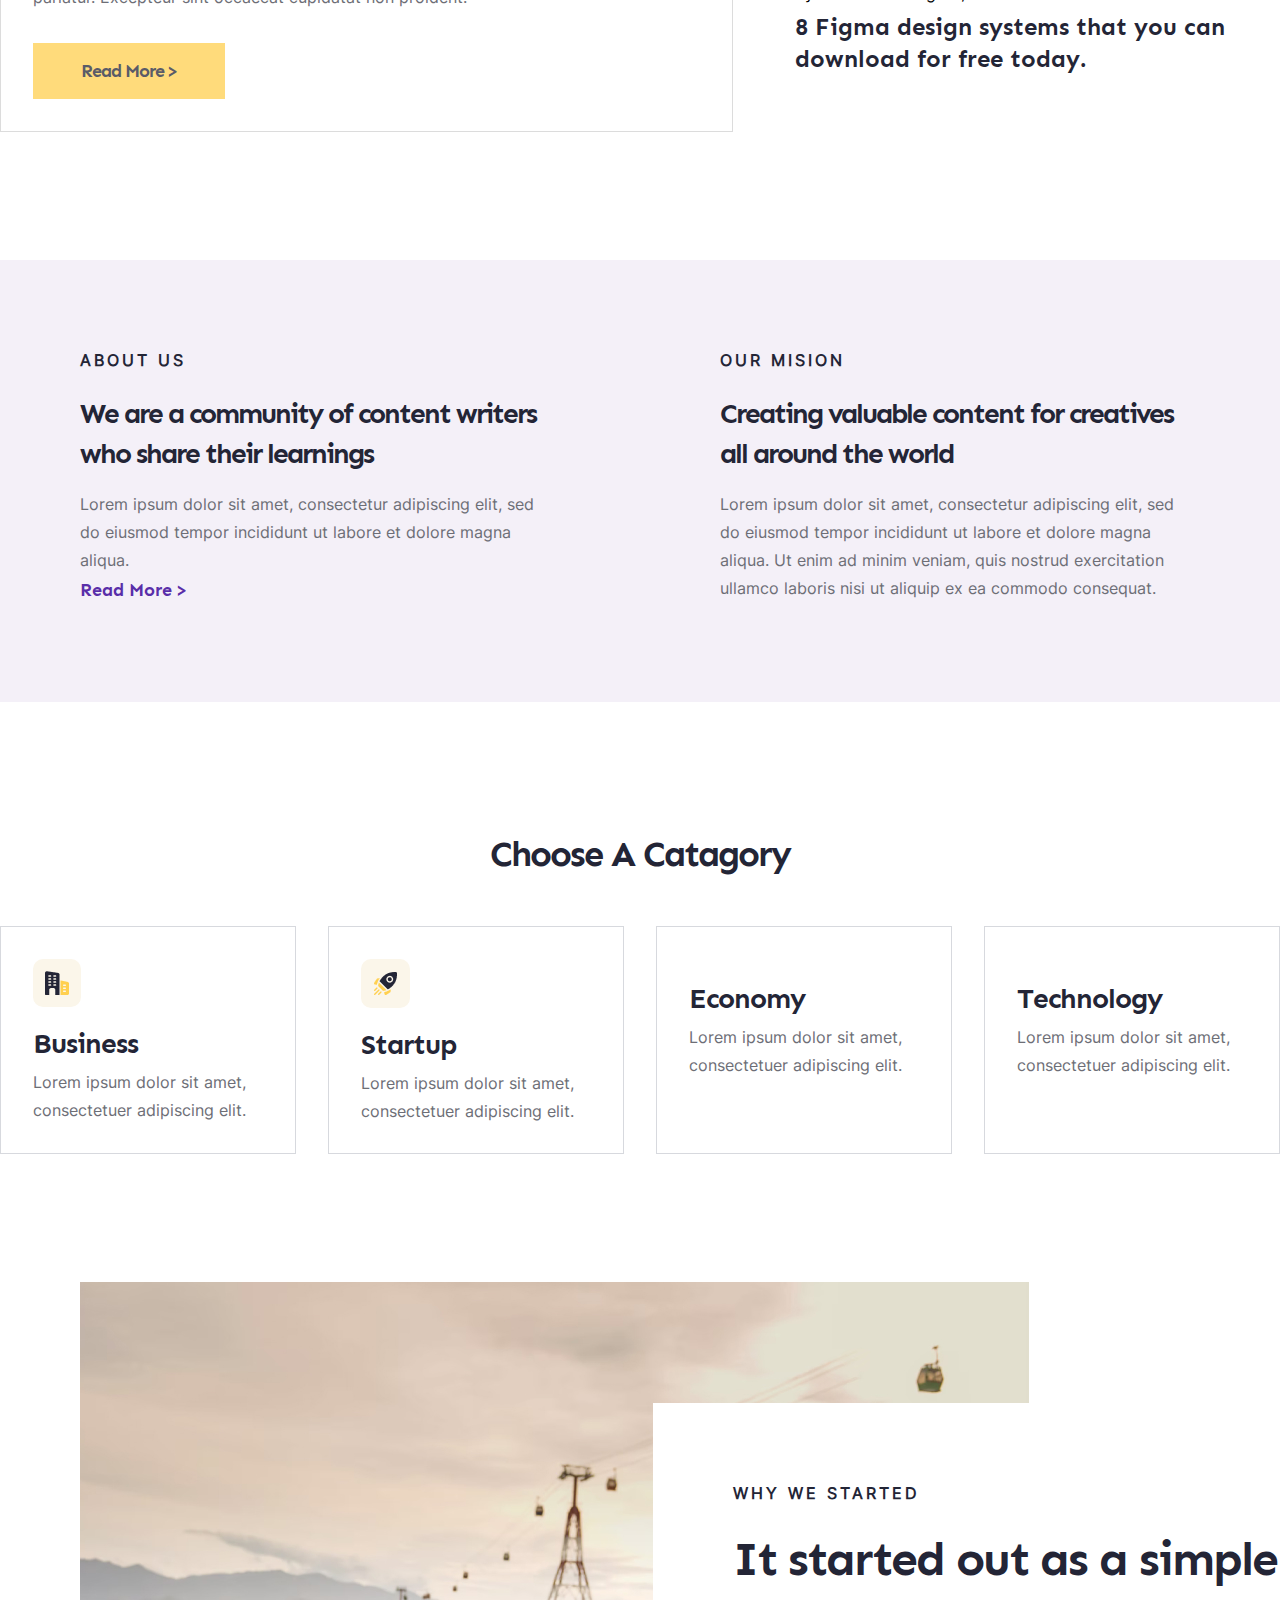
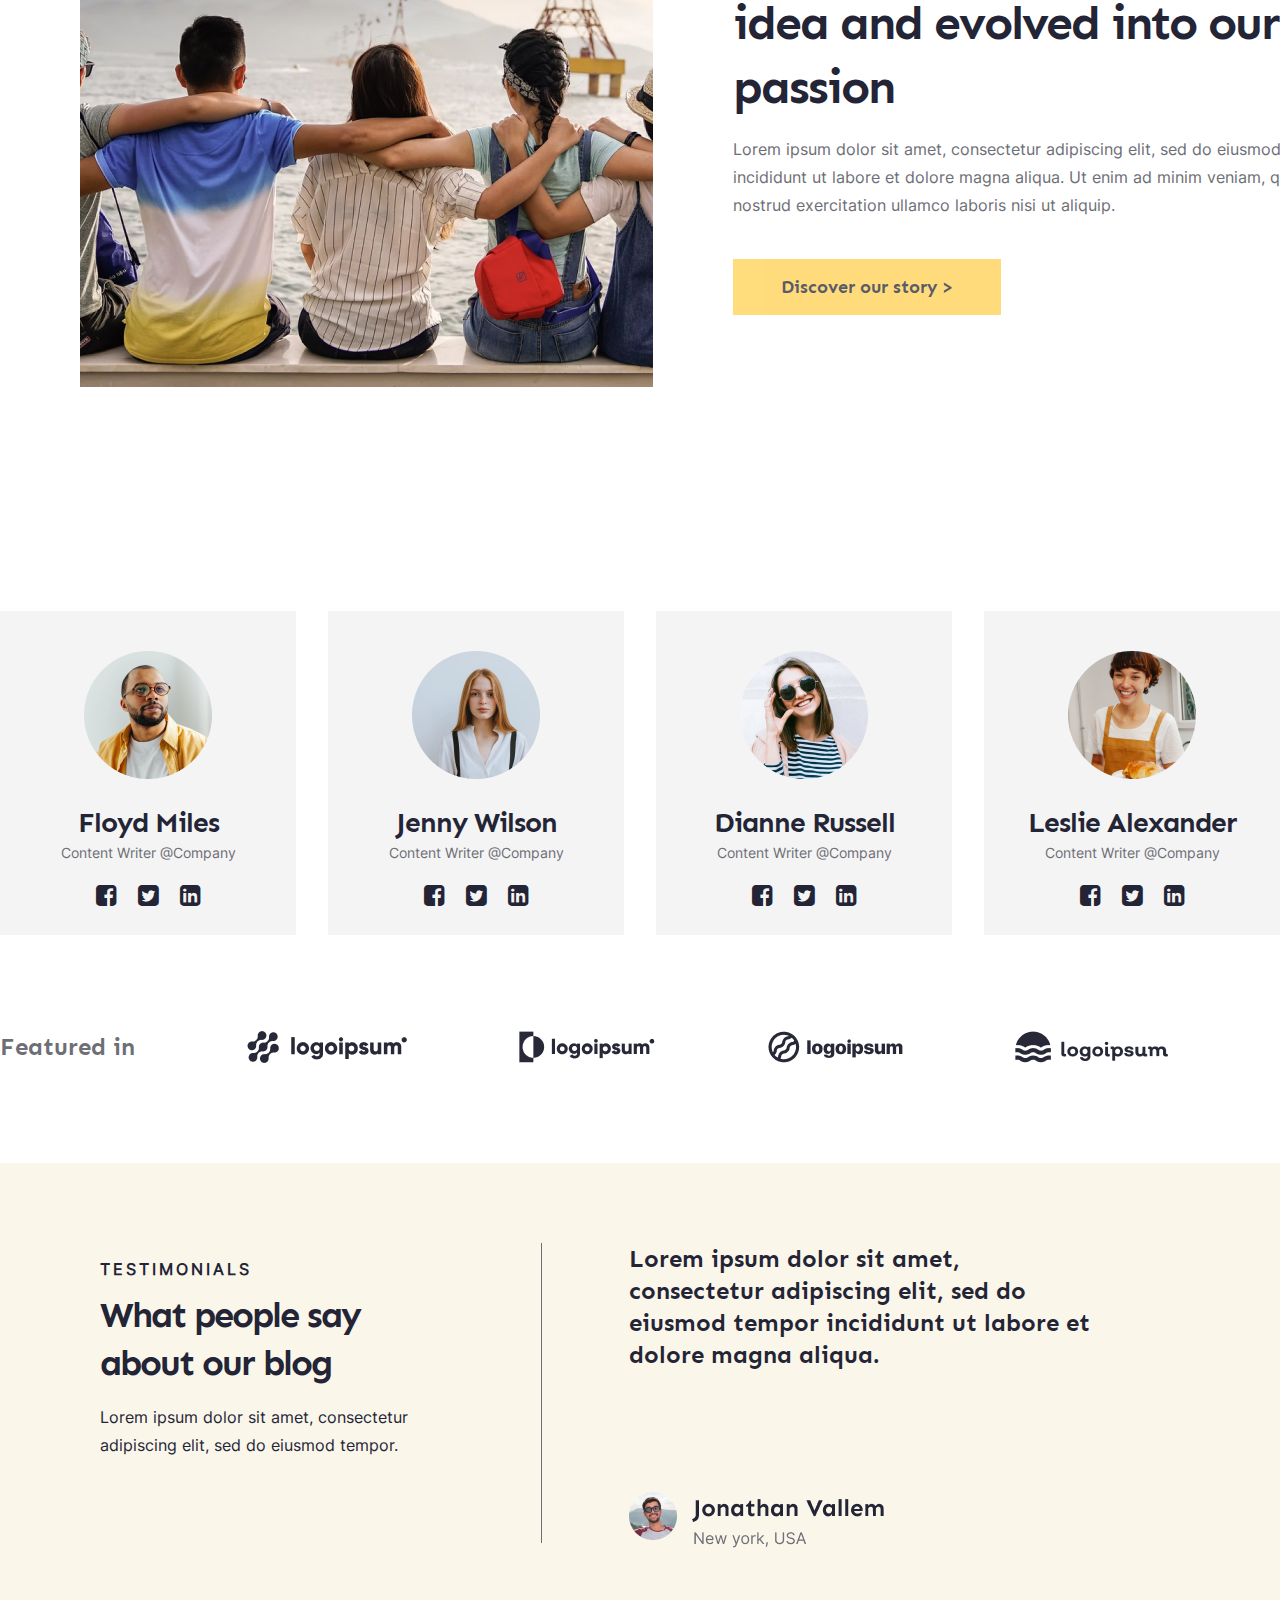
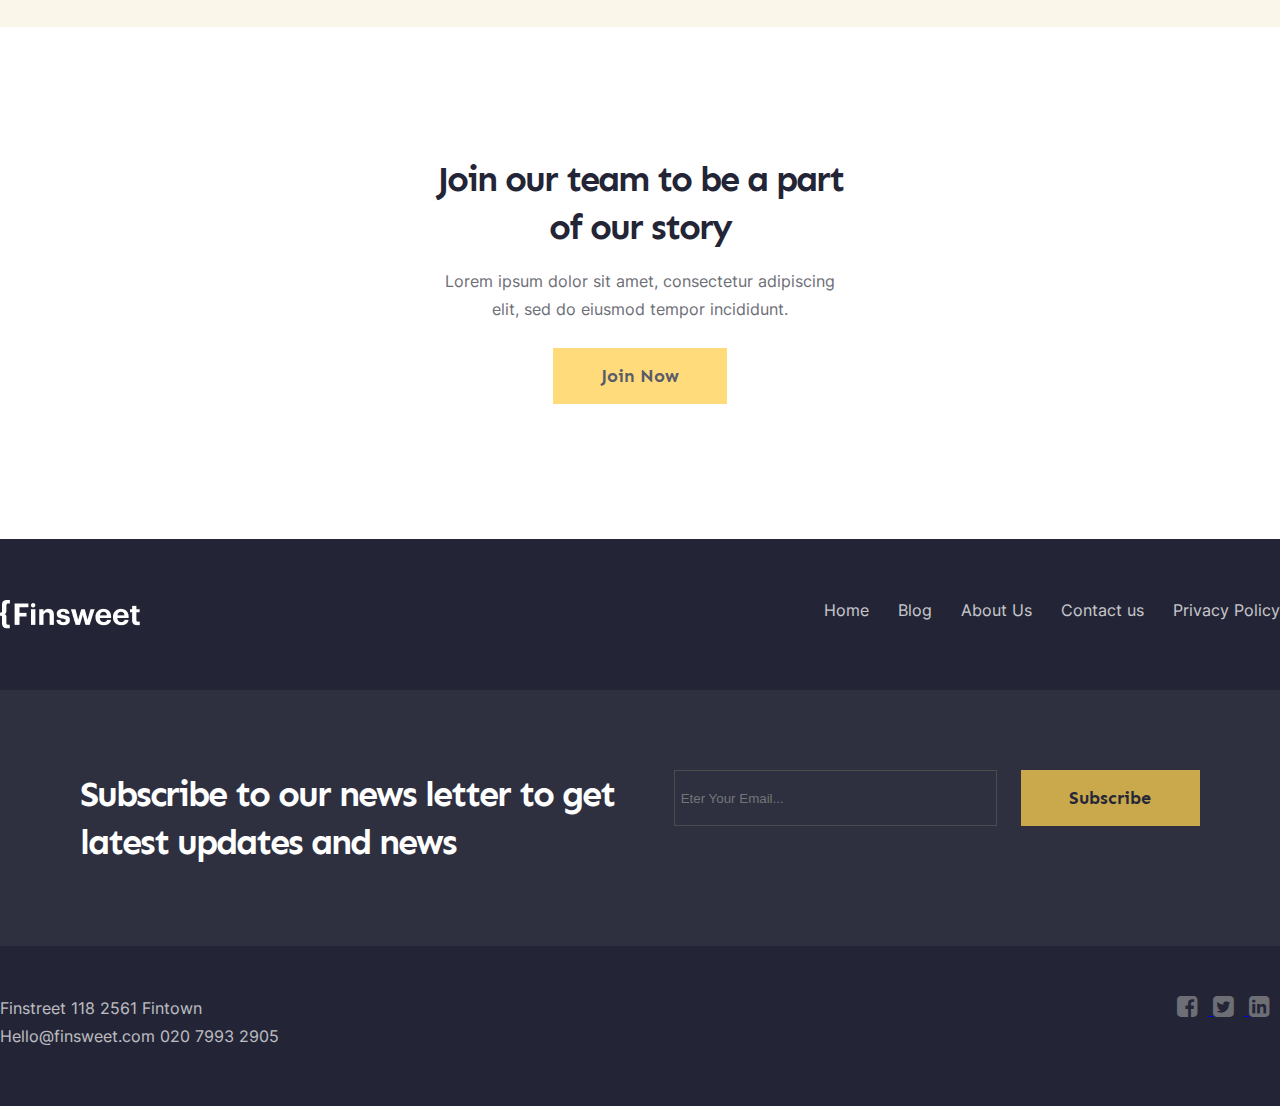
==== commit bb0906ee: "corrected" ====
--- a/figma/index.html
+++ b/figma/index.html
@@ -44,7 +44,7 @@
             <h5 class="home_post">Featured Post</h5>
 
             <h2 class="home_title">
-                Step-by-step guide to choosing great font pairs
+                Step-by-step guide to choosing great <br> font pairs
             </h2>
 
             <p class="home_author">
@@ -52,7 +52,7 @@
             <p>
          
             <p class="home_text">
-                    Duis aute irure dolor in reprehenderit in voluptate velit esse cillum dolore eu fugiat nulla pariatur. Excepteur sint occaecat cupidatat non proident.
+                    Duis aute irure dolor in reprehenderit in voluptate velit esse cillum dolore eu fugiat <br> nulla pariatur. Excepteur sint occaecat cupidatat non proident.
             </p>
          
               <a href="#" class="btn">Read More ></a>
@@ -258,28 +258,27 @@
 
 
        <div class = "story">
+        <div class="container">
             <div class="story_img">
-                <img src="./img/bg/2.jpg" alt="">
-            </div>
-
-            <div class="story_inner">
-               <div class="story_title">Why we started </div>
-
-                <div class="story_title-text">
+              <div class="story_inner">
+                 <div class="story_title">Why we started </div>
+                 <div class="story_title-text">
                   It started out as a simple idea and evolved into our passion
+
+                 </div>
+                 <div class="story_text">Lorem ipsum dolor sit amet, consectetur adipiscing elit, sed do eiusmod tempor incididunt ut labore et dolore magna aliqua. Ut enim ad minim veniam, 
+                  quis nostrud exercitation ullamco laboris nisi ut aliquip.
                 </div>
 
-              <div class="story_text">
-                 Lorem ipsum dolor sit amet, consectetur adipiscing elit, sed do eiusmod tempor incididunt ut labore et dolore magna aliqua. Ut enim ad minim veniam,
-                 quis nostrud exercitation ullamco laboris nisi ut aliquip.
-              </div>
-
-              <div class="btn">
-                 Discover our story >
-              </div>
-          
-            </div>      
-
+                <div class="btn">Discover our story ></div>
+
+              </div>
+            </div>
+           
+
+            
+ 
+          </div>         <!-- ./container -->
         </div>       <!-- ./story -->
  
 
--- a/figma/css/style.css
+++ b/figma/css/style.css
@@ -160,7 +160,9 @@
 flex-direction: column;
 height: 720px;
 background: url(../img/bg/1.jpg) no-repeat center;
-}
+background-size: cover;
+}
+
 
 .home_post{
     
@@ -173,16 +175,7 @@
     color: #fff;
 }
 
-.home_inner{
-    
-    
-    position: absolute;
-    width: 624px;
-    height: 332px;
-    left: 80px;
-    top: 174px;
-    
-}
+
 .home_title{
 
 font-family: 'Sen';
@@ -531,25 +524,29 @@
 
 
 .story{
-    margin-top: 128px;
-}
-
-
+    display: flex;
+    justify-content: center;
+    padding-top: 128px;
+}
 
 .story_img{
-width: 949px;
-height:705px;
+width:949px ;
+height:705px ;
 margin-left: 80px;
-}
+background-image: url(../img/bg/2.jpg);
+}
+
 
 .story_inner{
+padding-left: 80px;
+padding-top: 80px;
+margin-left: 573px;
+margin-top: 121px;
 position: absolute;
 width: 706px;
 height: 584px;
-right: 80px;
-top: 3084px;
 background: #FFFFFF;
-padding: 80px;
+
 }
 
 .story_title{
@@ -582,6 +579,7 @@
 font-size: 16px;
 line-height: 28px;
 color: #6D6E76;
+margin-top: 16px;
 
 }
 
